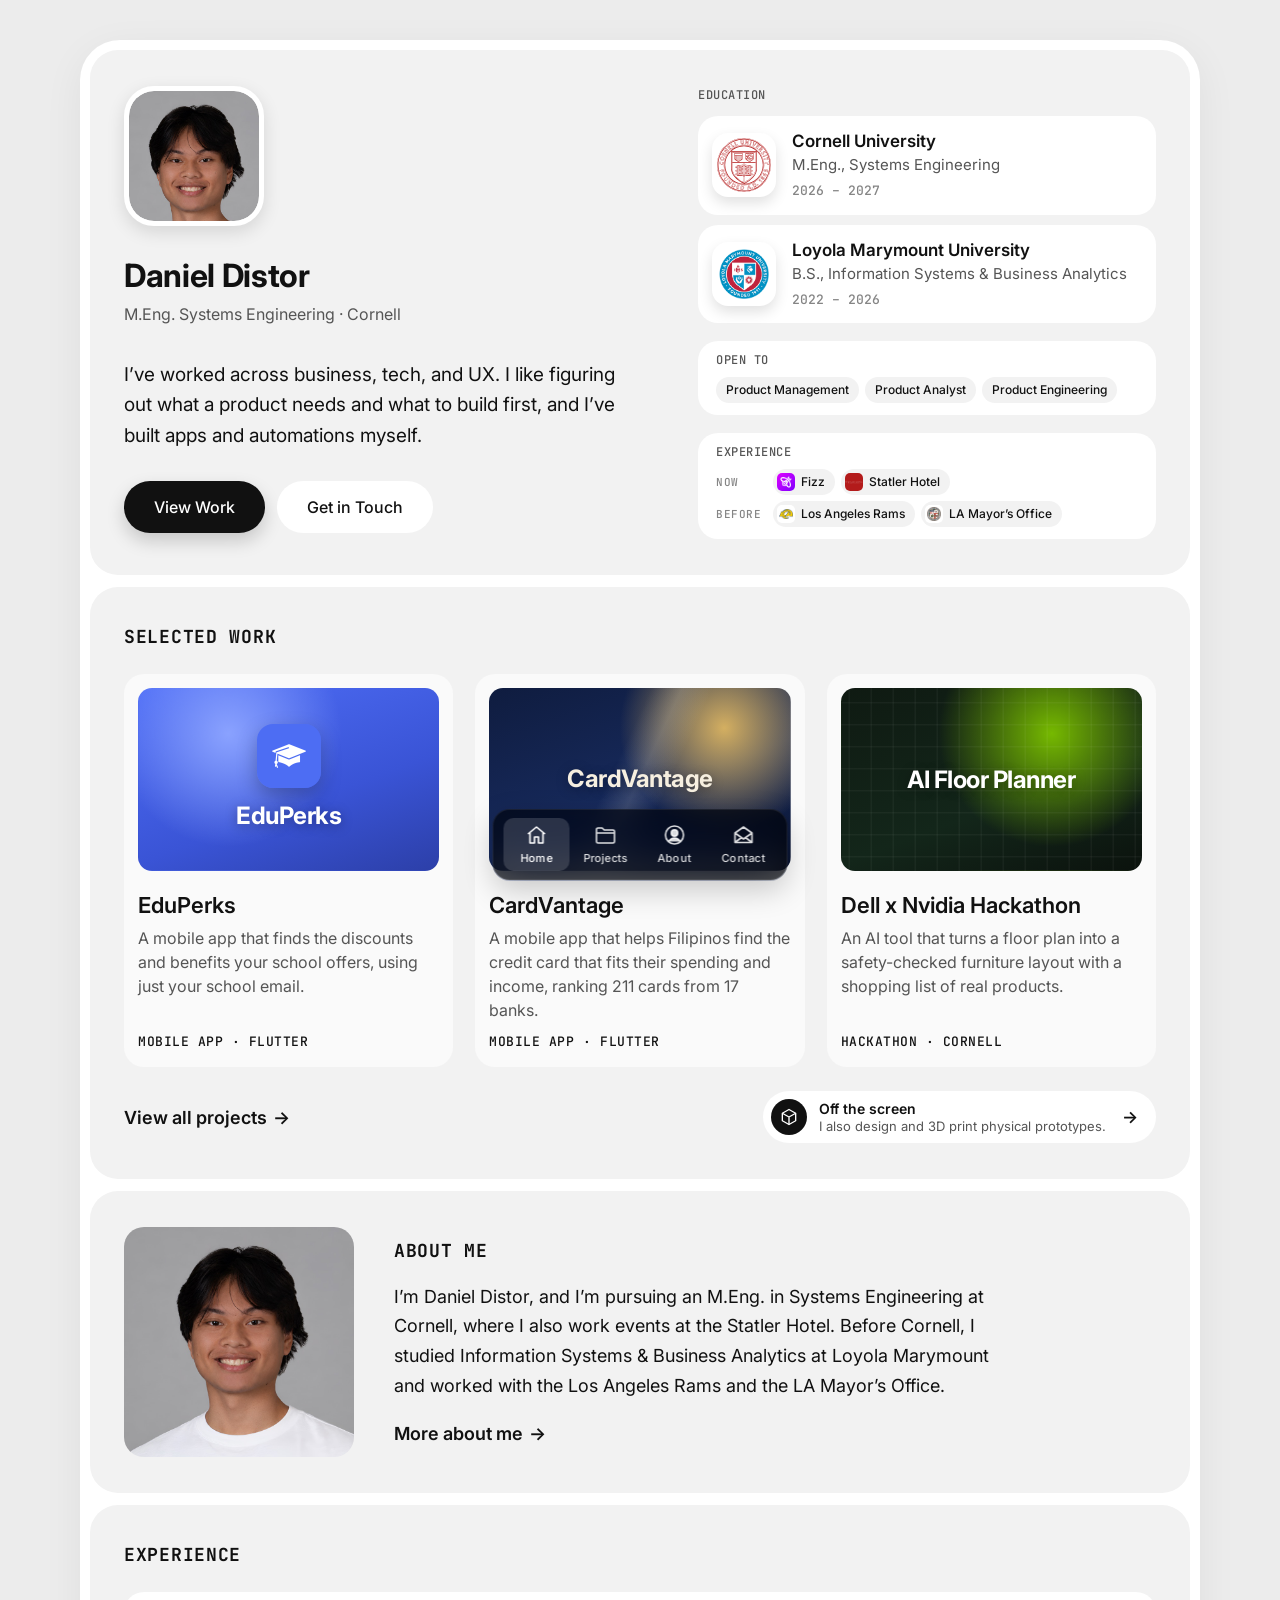
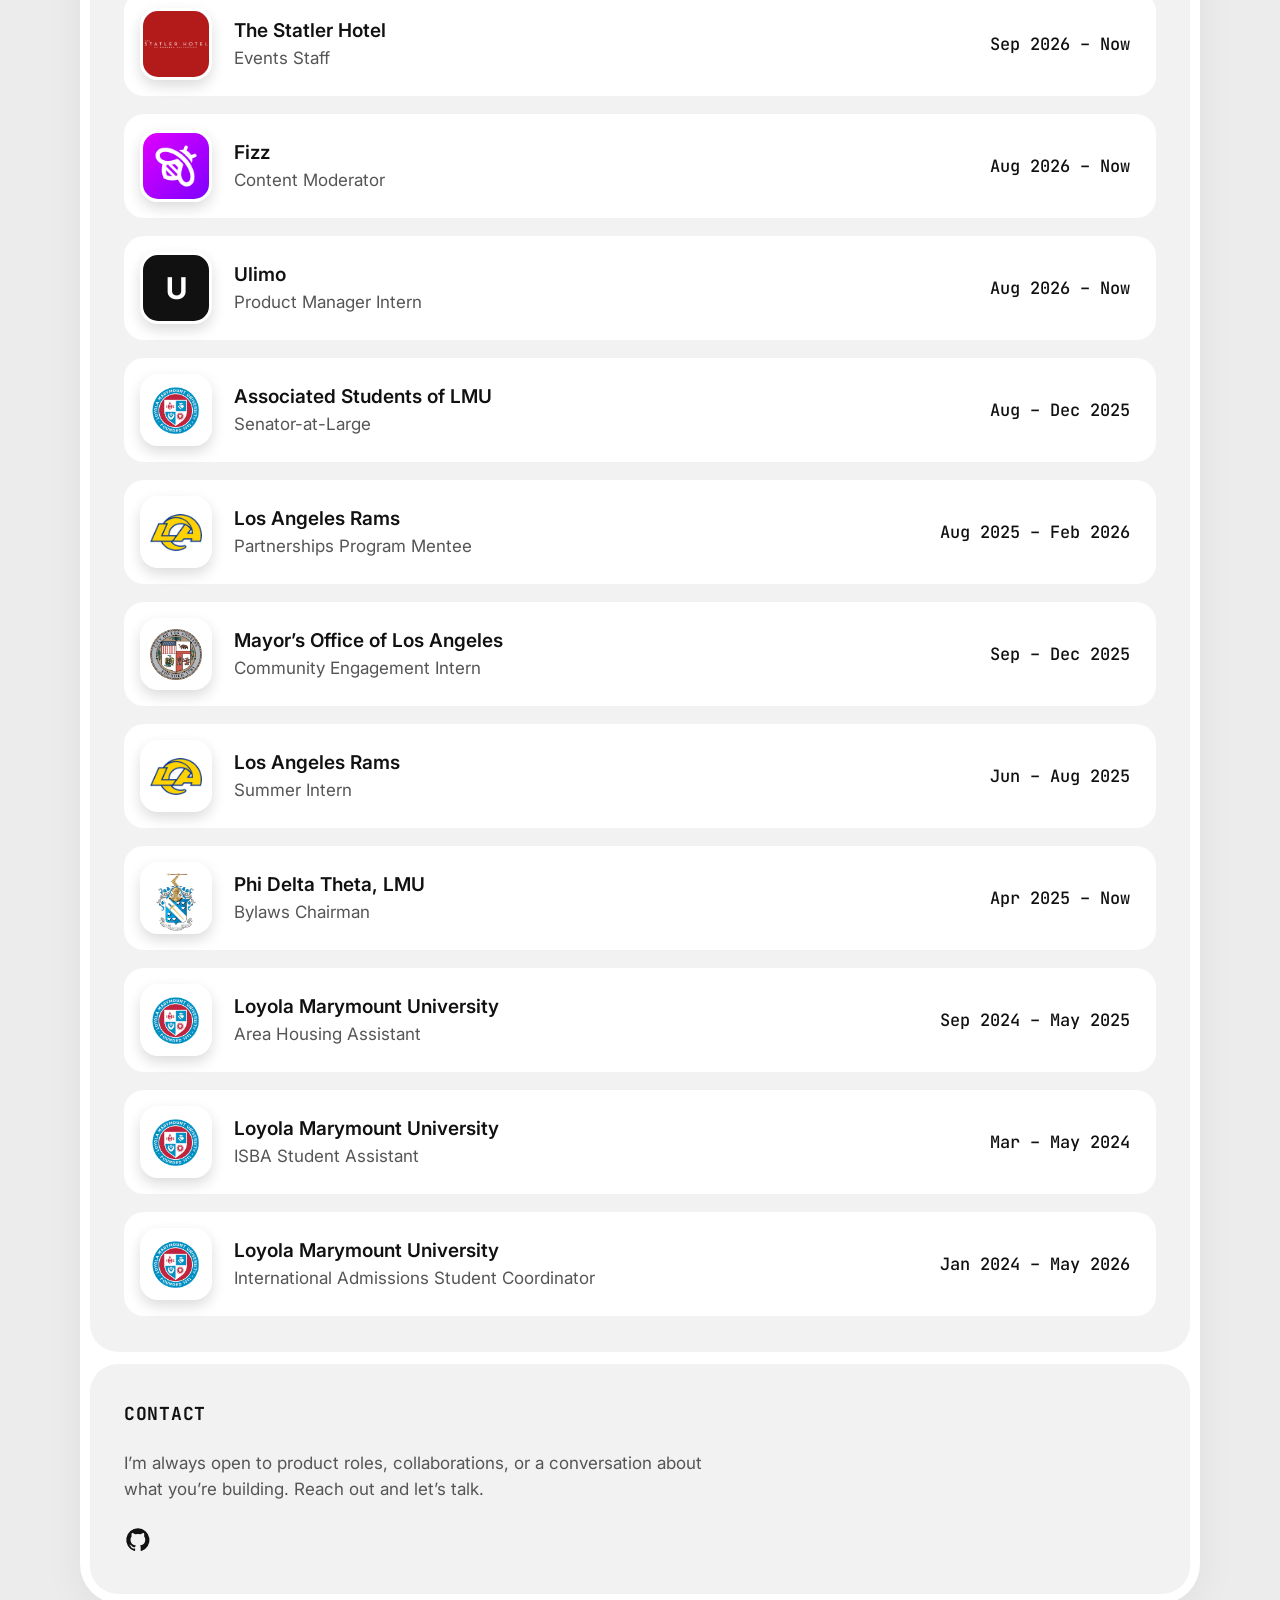
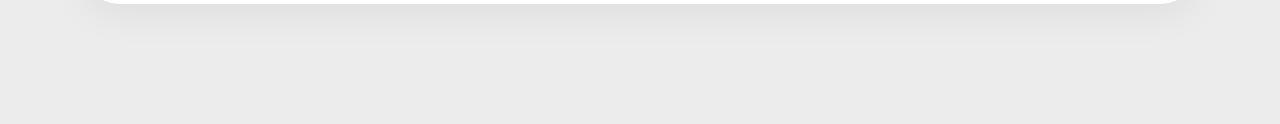
==== index.html @ 11e92413 "Projects: 3-column card grid, new order, CargoPulse back to filler art Digital cards now match the p" ====
<!doctype html>
<html lang="en">
<head>
  <meta charset="utf-8">
  <meta name="viewport" content="width=device-width, initial-scale=1">
  <title>Daniel Distor</title>
  <meta name="description" content="Daniel Distor — portfolio, experience, and contact.">
  <meta property="og:type" content="website">
  <meta property="og:title" content="Daniel Distor">
  <meta property="og:description" content="M.Eng. Systems Engineering student at Cornell with experience across business, tech, and UX.">
  <meta property="og:url" content="https://danieldistor.com/">
  <meta property="og:image" content="https://danieldistor.com/assets/portrait-2.jpg">
  <meta property="og:image:alt" content="Daniel Distor">
  <meta property="og:site_name" content="Daniel Distor">
  <link rel="canonical" href="https://danieldistor.com/">
  <meta name="twitter:card" content="summary">
  <meta name="theme-color" content="#ececec">
  <link rel="preconnect" href="https://fonts.googleapis.com">
  <link rel="preconnect" href="https://fonts.gstatic.com" crossorigin>
  <link href="https://fonts.googleapis.com/css2?family=Inter:wght@400;500;600;700&family=JetBrains+Mono:wght@500;700&display=swap" rel="stylesheet">
  <link rel="icon" href="/favicon.svg" type="image/svg+xml">
  <link rel="apple-touch-icon" href="/apple-touch-icon.png">
  <link rel="stylesheet" href="styles.css?v=38">
</head>
<body>
  <main class="frame">

    <!-- Hero -->
    <section class="card hero" id="home">
      <div class="hero-main">
      <div class="avatar"><img src="assets/headshot-2.jpg" alt="Daniel Distor" width="140" height="140"></div>
      <h1 class="name">Daniel Distor</h1>
      <p class="role">M.Eng. Systems Engineering · Cornell</p>
      <p class="lede">I’ve worked across business, tech, and UX. I like figuring out what a product needs and what to build first, and I’ve built apps and automations myself.</p>
      <div class="actions">
        <a class="btn btn-dark" href="#projects">View Work</a>
        <a class="btn btn-light" href="#contact">Get in Touch</a>
      </div>
      </div>

      <aside class="edu" aria-labelledby="edu-title">
        <h2 class="label" id="edu-title">Education</h2>
        <ul class="edu-list">
          <li class="school">
            <img class="seal" src="assets/cornell-seal.svg" alt="Cornell University seal" width="64" height="64">
            <div class="school-text">
              <strong>Cornell University</strong>
              <span>M.Eng., Systems Engineering</span>
              <time class="edu-years">2026 – 2027</time>
            </div>
          </li>
          <li class="school">
            <img class="seal" src="assets/lmu-seal.png" alt="Loyola Marymount University seal" width="64" height="64">
            <div class="school-text">
              <strong>Loyola Marymount University</strong>
              <span>B.S., Information Systems &amp; Business Analytics</span>
              <time class="edu-years">2022 – 2026</time>
            </div>
          </li>
        </ul>
        <div class="mini-card">
          <span class="mini-label">Open to</span>
          <ul class="pills">
            <li class="pill">Product Management</li>
            <li class="pill">Product Analyst</li>
            <li class="pill">Product Engineering</li>
          </ul>
        </div>
        <div class="mini-card">
          <span class="mini-label">Experience</span>
          <div class="exp-rows">
            <span class="exp-when">Now</span>
            <ul class="pills">
              <li class="pill"><span class="logo-chip"><img src="assets/fizz.png" alt="" width="18" height="18"></span>Fizz</li>
              <li class="pill"><span class="logo-chip"><img src="assets/statler.png" alt="" width="18" height="18"></span>Statler Hotel</li>
            </ul>
            <span class="exp-when">Before</span>
            <ul class="pills">
              <li class="pill"><span class="logo-chip logo-pad"><img src="assets/rams.png" alt="" width="18" height="18"></span>Los Angeles Rams</li>
              <li class="pill"><span class="logo-chip logo-pad"><img src="assets/la-city-seal.png" alt="" width="18" height="18"></span>LA Mayor’s Office</li>
            </ul>
          </div>
        </div>
      </aside>
    </section>

    <!-- Selected work -->
    <section class="card" id="projects">
      <h2 class="label">Selected Work</h2>
      <div class="work-grid">
        <a class="work" href="projects.html#eduperks">
          <div class="thumb thumb-edu"><img src="assets/eduperks.png" alt=""><span>EduPerks</span></div>
          <h3>EduPerks</h3>
          <p class="blurb">A mobile app that finds the discounts and benefits your school offers, using just your school email.</p>
          <span class="tag">Mobile App · Flutter</span>
        </a>
        <a class="work" href="projects.html#cardvantage">
          <div class="thumb thumb-card"><span>CardVantage</span></div>
          <h3>CardVantage</h3>
          <p class="blurb">A mobile app that helps Filipinos find the credit card that fits their spending and income, ranking 211 cards from 17 banks.</p>
          <span class="tag">Mobile App · Flutter</span>
        </a>
        <a class="work" href="projects.html#floor-planner">
          <div class="thumb thumb-hack"><span>AI Floor Planner</span></div>
          <h3>Dell x Nvidia Hackathon</h3>
          <p class="blurb">An AI tool that turns a floor plan into a safety-checked furniture layout with a shopping list of real products.</p>
          <span class="tag">Hackathon · Cornell</span>
        </a>
      </div>
      <div class="work-footer">
        <a class="more" href="projects.html">View all projects <span aria-hidden="true">→</span></a>
        <a class="maker" href="projects.html#physical">
          <span class="maker-icon"><svg viewBox="0 0 24 24" fill="none" stroke="currentColor" stroke-width="1.6" stroke-linejoin="round" aria-hidden="true"><path d="M12 3l8 4.5v9L12 21l-8-4.5v-9z"/><path d="M4 7.5l8 4.5 8-4.5M12 12v9"/></svg></span>
          <span class="maker-text"><strong>Off the screen</strong><span>I also design and 3D print physical prototypes.</span></span>
          <span class="maker-arrow" aria-hidden="true">→</span>
        </a>
      </div>
    </section>

    <!-- About -->
    <section class="card about" id="about">
      <img class="portrait" src="assets/portrait-2.jpg" alt="Daniel Distor" width="230" height="230" loading="lazy">
      <div>
        <h2 class="label">About Me</h2>
        <p class="body">I’m Daniel Distor, and I’m pursuing an M.Eng. in Systems Engineering at Cornell, where I also work events at the Statler Hotel. Before Cornell, I studied Information Systems &amp; Business Analytics at Loyola Marymount and worked with the Los Angeles Rams and the LA Mayor’s Office.</p>
        <a class="more" href="about.html">More about me <span aria-hidden="true">→</span></a>
      </div>
    </section>

    <!-- Experience -->
    <section class="card" id="experience">
      <h2 class="label">Experience</h2>
      <ul class="jobs">
        <li class="job">
          <div class="logo"><img src="assets/statler.png" alt=""></div>
          <div class="job-text"><strong>The Statler Hotel</strong><span>Events Staff</span></div>
          <time>Sep 2026 – Now</time>
        </li>
        <li class="job">
          <div class="logo"><img src="assets/fizz.png" alt=""></div>
          <div class="job-text"><strong>Fizz</strong><span>Content Moderator</span></div>
          <time>Aug 2026 – Now</time>
        </li>
        <li class="job">
          <div class="logo logo-mono">U</div>
          <div class="job-text"><strong>Ulimo</strong><span>Product Manager Intern</span></div>
          <time>Aug 2026 – Now</time>
        </li>
        <li class="job">
          <div class="logo logo-img"><img src="assets/lmu-seal.png" alt=""></div>
          <div class="job-text"><strong>Associated Students of LMU</strong><span>Senator-at-Large</span></div>
          <time>Aug – Dec 2025</time>
        </li>
        <li class="job">
          <div class="logo logo-img"><img src="assets/rams.png" alt=""></div>
          <div class="job-text"><strong>Los Angeles Rams</strong><span>Partnerships Program Mentee</span></div>
          <time>Aug 2025 – Feb 2026</time>
        </li>
        <li class="job">
          <div class="logo logo-img"><img src="assets/la-city-seal.png" alt=""></div>
          <div class="job-text"><strong>Mayor’s Office of Los Angeles</strong><span>Community Engagement Intern</span></div>
          <time>Sep – Dec 2025</time>
        </li>
        <li class="job">
          <div class="logo logo-img"><img src="assets/rams.png" alt=""></div>
          <div class="job-text"><strong>Los Angeles Rams</strong><span>Summer Intern</span></div>
          <time>Jun – Aug 2025</time>
        </li>
        <li class="job">
          <div class="logo logo-img"><img src="assets/phidelt.png" alt=""></div>
          <div class="job-text"><strong>Phi Delta Theta, LMU</strong><span>Bylaws Chairman</span></div>
          <time>Apr 2025 – Now</time>
        </li>
        <li class="job">
          <div class="logo logo-img"><img src="assets/lmu-seal.png" alt=""></div>
          <div class="job-text"><strong>Loyola Marymount University</strong><span>Area Housing Assistant</span></div>
          <time>Sep 2024 – May 2025</time>
        </li>
        <li class="job">
          <div class="logo logo-img"><img src="assets/lmu-seal.png" alt=""></div>
          <div class="job-text"><strong>Loyola Marymount University</strong><span>ISBA Student Assistant</span></div>
          <time>Mar – May 2024</time>
        </li>
        <li class="job">
          <div class="logo logo-img"><img src="assets/lmu-seal.png" alt=""></div>
          <div class="job-text"><strong>Loyola Marymount University</strong><span>International Admissions Student Coordinator</span></div>
          <time>Jan 2024 – May 2026</time>
        </li>
      </ul>
    </section>

    <!-- Contact -->
    <section class="card" id="contact">
      <h2 class="label">Contact</h2>
      <p class="muted">I’m always open to product roles, collaborations, or a conversation about what you’re building. Reach out and let’s talk.</p>
      <div class="socials">
        <a href="https://github.com/DanielDistor" target="_blank" rel="noopener" aria-label="GitHub"><svg viewBox="0 0 24 24" aria-hidden="true"><path fill="currentColor" d="M12 2a10 10 0 00-3.2 19.5c.5.1.7-.2.7-.5v-1.7c-2.8.6-3.4-1.2-3.4-1.2-.4-1.2-1.1-1.5-1.1-1.5-.9-.6.1-.6.1-.6 1 .1 1.5 1 1.5 1 .9 1.6 2.4 1.1 3 .9.1-.7.3-1.1.6-1.4-2.2-.3-4.6-1.1-4.6-5 0-1.1.4-2 1-2.7-.1-.3-.4-1.3.1-2.7 0 0 .8-.3 2.7 1a9.4 9.4 0 015 0c1.9-1.3 2.7-1 2.7-1 .5 1.4.2 2.4.1 2.7.6.7 1 1.6 1 2.7 0 3.9-2.3 4.7-4.6 5 .4.3.7.9.7 1.9V21c0 .3.2.6.7.5A10 10 0 0012 2z"/></svg></a>
      </div>
    </section>

  </main>

  <!-- Floating dock -->
  <nav class="dock" aria-label="Primary">
    <a href="#home" data-section="home">
      <svg viewBox="0 0 24 24" fill="none" stroke="currentColor" stroke-width="1.6" stroke-linejoin="round"><path d="M3.5 11L12 4l8.5 7M5.5 9.5V20h4.5v-6h4v6h4.5V9.5"/></svg>Home</a>
    <a href="#projects" data-section="projects">
      <svg viewBox="0 0 24 24" fill="none" stroke="currentColor" stroke-width="1.6" stroke-linejoin="round"><path d="M3 6.5A1.5 1.5 0 014.5 5h4.2l2 2h8.8A1.5 1.5 0 0121 8.5v10a1.5 1.5 0 01-1.5 1.5h-15A1.5 1.5 0 013 18.5zM3 10h18"/></svg>Projects</a>
    <a href="#about" data-section="about">
      <svg viewBox="0 0 24 24" fill="none" stroke="currentColor" stroke-width="1.6"><circle cx="12" cy="12" r="9"/><circle cx="12" cy="10" r="3.2" fill="currentColor"/><path d="M6.3 18.4c1.3-2.3 3.4-3.4 5.7-3.4s4.4 1.1 5.7 3.4" fill="currentColor"/></svg>About</a>
    <a href="#contact" data-section="contact">
      <svg viewBox="0 0 24 24" fill="none" stroke="currentColor" stroke-width="1.6" stroke-linejoin="round"><path d="M3.5 10L12 4l8.5 6v9.5h-17zM3.5 10l8.5 6 8.5-6M3.5 19.5l6.5-5M20.5 19.5l-6.5-5"/></svg>Contact</a>
  </nav>

  <script src="script.js?v=27"></script>
</body>
</html>
---- styles.css ----
:root {
  --page: #ececec;
  --frame: #ffffff;
  --card: #f2f2f2;
  --surface: #fafafa;
  --ink: #111111;
  --ink-2: #555555;
  --ink-3: #9a9a9a;
  --line: #e4e4e4;
  --radius-frame: 40px;
  --radius-card: 28px;
  --radius-inner: 20px;
  --sans: "Inter", system-ui, -apple-system, sans-serif;
  --mono: "JetBrains Mono", ui-monospace, "SF Mono", Menlo, monospace;
  /* Floating nav: distance from the screen edge, and the space pages
     reserve below their content so nothing ends up under it */
  --dock-bottom: 20px;
  --dock-clearance: 120px;
}

* { box-sizing: border-box; }

html { scroll-behavior: smooth; }

body {
  margin: 0;
  background: var(--page);
  color: var(--ink);
  font-family: var(--sans);
  font-size: 17px;
  line-height: 1.5;
  -webkit-font-smoothing: antialiased;
}

a { color: inherit; text-decoration: none; }

/* ---------- Frame + cards ---------- */

.frame {
  max-width: 1120px;
  margin: 40px auto var(--dock-clearance);
  padding: 10px;
  background: var(--frame);
  border-radius: var(--radius-frame);
  box-shadow: 0 10px 40px rgba(0, 0, 0, 0.06);
  display: flex;
  flex-direction: column;
  gap: 12px;
}

.card {
  background: var(--card);
  border-radius: var(--radius-card);
  padding: 36px 34px;
  scroll-margin-top: 24px;
}

.label {
  margin: 0 0 24px;
  font-family: var(--mono);
  font-weight: 700;
  font-size: 18px;
  letter-spacing: 0.04em;
  text-transform: uppercase;
}

.muted { color: var(--ink-2); max-width: 36em; margin: 0; }

/* ---------- Hero ---------- */

.hero {
  display: grid;
  grid-template-columns: minmax(0, 1.15fr) minmax(0, 1fr);
  gap: 36px 48px;
  align-items: stretch;
}

.hero-main .lede { max-width: 26em; }

/* Education panel: top-aligned with the headshot. Gaps are tuned so the
   column's bottom lands near the bottom of the buttons; the two schools sit
   closer together than the Open To / Experience cards. */
.edu { align-self: start; }

/* Same small gray mono style as the OPEN TO / PREVIOUSLY AT labels */
.edu .label {
  margin-bottom: 12px;
  font-weight: 500;
  font-size: 12px;
  color: var(--ink-2);
}

.edu-list { list-style: none; margin: 0; padding: 0; display: grid; gap: 10px; }

.school {
  display: flex;
  align-items: center;
  gap: 16px;
  padding: 14px 18px 14px 14px;
  background: #fff;
  border-radius: var(--radius-inner);
  transition: transform 0.2s ease, box-shadow 0.2s ease;
}
.school:hover { transform: translateY(-2px); box-shadow: 0 10px 24px rgba(0, 0, 0, 0.06); }

.seal {
  flex: none;
  width: 64px;
  height: 64px;
  padding: 5px;
  background: #fff;
  border-radius: 16px;
  box-shadow: 0 6px 14px rgba(0, 0, 0, 0.12);
  object-fit: contain;
}

.school-text { display: flex; flex-direction: column; flex: 1; min-width: 0; }
.school-text strong { font-weight: 600; font-size: 17px; line-height: 1.3; }
.school-text span { color: var(--ink-2); font-size: 15px; line-height: 1.4; margin-top: 2px; }

/* Matches .job time in Experience */
.school-text .edu-years {
  margin-top: 6px;
  font-family: var(--mono);
  font-weight: 500;
  font-size: 13px;
  color: #858585;
}

/* Small cards: Open To, Experience */
.mini-card {
  margin-top: 18px;
  padding: 10px 18px 12px;
  background: #fff;
  border-radius: var(--radius-inner);
}
.mini-label {
  display: block;
  margin-bottom: 8px;
  font-family: var(--mono);
  font-weight: 500;
  font-size: 12px;
  letter-spacing: 0.04em;
  text-transform: uppercase;
  color: var(--ink-2);
}

.pills { list-style: none; margin: 0; padding: 0; display: flex; flex-wrap: wrap; gap: 6px; }
.pill {
  display: inline-flex;
  align-items: center;
  gap: 6px;
  padding: 4px 10px;
  background: var(--card);
  border-radius: 999px;
  font-size: 12px;
  font-weight: 500;
  line-height: 18px;
  white-space: nowrap;
}
.pill:has(.logo-chip) { padding-left: 4px; }

/* Every logo sits in the same 18px rounded tile */
.logo-chip {
  flex: none;
  display: grid;
  place-items: center;
  width: 18px;
  height: 18px;
  background: #fff;
  border-radius: 5px;
  overflow: hidden;
}
.logo-chip img { display: block; width: 100%; height: 100%; object-fit: contain; }
/* Transparent logos get breathing room so they aren't cropped */
.logo-pad img { width: 14px; height: 14px; }

/* Experience card: NOW / BEFORE rows; the grid keeps both labels the same width */
.exp-rows {
  display: grid;
  grid-template-columns: auto 1fr;
  align-items: center;
  gap: 6px 12px;
}
.exp-when {
  font-family: var(--mono);
  font-weight: 500;
  font-size: 11px;
  letter-spacing: 0.04em;
  text-transform: uppercase;
  color: #858585;
}

.avatar {
  width: 140px;
  height: 140px;
  background: #fff;
  border: 5px solid #fff;
  border-radius: 30px;
  box-shadow: 0 6px 18px rgba(0, 0, 0, 0.12);
  overflow: hidden;
}
.avatar img {
  display: block;
  width: 100%;
  height: 100%;
  object-fit: cover;
  object-position: center;
  border-radius: 25px;
}

.name {
  display: flex;
  align-items: center;
  gap: 8px;
  margin: 26px 0 2px;
  font-size: 32px;
  font-weight: 700;
  letter-spacing: -0.01em;
}


.role { margin: 0; color: var(--ink-2); font-size: 16px; }

.lede { max-width: 30em; margin: 34px 0 30px; font-size: 19px; line-height: 1.6; }

.actions { display: flex; flex-wrap: wrap; gap: 12px; }

.btn {
  display: inline-flex;
  align-items: center;
  height: 52px;
  padding: 0 30px;
  border-radius: 999px;
  font-weight: 500;
  font-size: 16px;
  transition: transform 0.15s ease, box-shadow 0.15s ease;
}
.btn:hover { transform: translateY(-1px); }
.btn-dark { background: #111; color: #fff; box-shadow: 0 8px 18px rgba(0, 0, 0, 0.18); }
.btn-light { background: #fff; color: var(--ink); }

/* ---------- Selected work ---------- */

.work-grid {
  display: grid;
  grid-template-columns: repeat(3, minmax(0, 1fr));
  gap: 22px;
}

.work {
  display: flex;
  flex-direction: column;
  min-width: 0;
  padding: 14px 14px 16px;
  background: var(--surface);
  border-radius: var(--radius-inner);
  transition: transform 0.2s ease, box-shadow 0.2s ease;
}
.work:hover { transform: translateY(-3px); box-shadow: 0 12px 28px rgba(0, 0, 0, 0.07); }

.thumb {
  aspect-ratio: 1.65;
  border-radius: 14px;
  display: grid;
  place-items: center;
  overflow: hidden;
  background-size: cover;
  background-position: center;
}
.thumb span {
  color: #fff;
  font-weight: 700;
  font-size: 26px;
  letter-spacing: -0.02em;
  text-shadow: 0 2px 12px rgba(0, 0, 0, 0.35);
  text-align: center;
  padding: 0 12px;
}
/* Project art — swap for real screenshots via background-image: url(...) */
.thumb span { font-size: 24px; }
.thumb:has(img) { display: flex; flex-direction: column; align-items: center; justify-content: center; gap: 10px; }
.thumb img { width: 64px; height: 64px; border-radius: 16px; box-shadow: 0 8px 20px rgba(0, 0, 0, 0.25); }
/* Real screenshot filling the whole thumbnail */
.thumb.thumb-shot { display: block; background: #0a0a0a; }
.thumb.thumb-shot img { width: 100%; height: 100%; object-fit: cover; object-position: left top; border-radius: 0; box-shadow: none; }
/* Two full phone screenshots side by side */
.thumb.thumb-phone { display: flex; flex-direction: row; justify-content: center; align-items: center; gap: 6%; padding: 0; }
.thumb.thumb-phone img { width: 31%; height: auto; border: 4px solid #111820; border-radius: 16px; box-shadow: 0 16px 34px rgba(16, 50, 74, 0.28); }
.thumb-split { background-image: radial-gradient(circle at 50% 0%, #ffffff 0%, transparent 60%), linear-gradient(160deg, #e3edf4 0%, #cddde9 100%); }

.thumb-cargo {  /* ocean route grid */
  background-image:
    radial-gradient(circle at 25% 70%, rgba(56, 189, 248, 0.55) 0%, transparent 40%),
    radial-gradient(circle at 80% 25%, rgba(251, 146, 60, 0.45) 0%, transparent 35%),
    linear-gradient(160deg, #0b2440 0%, #0d3a5c 55%, #081a2e 100%);
}
.thumb-bank { background-image: radial-gradient(circle at 70% 30%, #d9c27a 0%, transparent 42%), linear-gradient(160deg, #10302a 0%, #174a3c 55%, #0b201c 100%); }
.thumb-edu { background-image: radial-gradient(circle at 30% 25%, #8aa2ff 0%, transparent 45%), linear-gradient(160deg, #4f6ef7 0%, #3a54d6 60%, #2c3fa8 100%); }
.thumb-llm { background-image: radial-gradient(circle at 70% 70%, #a78bfa 0%, transparent 45%), linear-gradient(160deg, #1e1b3a 0%, #2d2566 55%, #15122b 100%); }
.thumb-hack {  /* dark tech green */
  background-image:
    linear-gradient(rgba(255, 255, 255, 0.06) 1px, transparent 1px),
    linear-gradient(90deg, rgba(255, 255, 255, 0.06) 1px, transparent 1px),
    radial-gradient(circle at 70% 25%, #76b900 0%, transparent 45%),
    linear-gradient(160deg, #0f1a12 0%, #13261a 60%, #0b120d 100%);
  background-size: 22px 22px, 22px 22px, auto, auto;
}
.thumb-card {  /* CardVantage palette: midnight blue, gold, cream */
  background-image:
    linear-gradient(115deg, transparent 42%, rgba(246, 239, 224, 0.16) 50%, transparent 58%),
    radial-gradient(circle at 78% 22%, #d4af61 0%, transparent 38%),
    linear-gradient(160deg, #0f1c3f 0%, #172a5c 55%, #0a1430 100%);
}
.thumb-card span { color: #f6efe0; }
.thumb-ev { background-image: radial-gradient(circle at 30% 30%, #7fd1b9 0%, transparent 45%), linear-gradient(160deg, #1f5e57 0%, #16403f 55%, #0e2a2c 100%); }

/* Row under the project grid: "View all" link + 3D printing teaser */
.work-footer {
  display: flex;
  align-items: center;
  justify-content: space-between;
  flex-wrap: wrap;
  gap: 16px 24px;
  margin-top: 24px;
}
.work-footer .more { margin-top: 0; }

.maker {
  display: inline-flex;
  align-items: center;
  gap: 12px;
  padding: 8px 18px 8px 8px;
  background: #fff;
  border-radius: 999px;
  transition: transform 0.15s ease, box-shadow 0.15s ease;
}
.maker:hover { transform: translateY(-1px); box-shadow: 0 8px 20px rgba(0, 0, 0, 0.06); }
.maker-icon {
  display: grid;
  place-items: center;
  width: 36px;
  height: 36px;
  border-radius: 50%;
  background: #111;
  color: #fff;
}
.maker-icon svg { width: 20px; height: 20px; }
.maker-text { display: flex; flex-direction: column; line-height: 1.3; }
.maker-text strong { font-size: 14px; font-weight: 600; }
.maker-text span { font-size: 13px; color: var(--ink-2); }
.maker-arrow { margin-left: 4px; font-weight: 600; transition: transform 0.15s ease; }
.maker:hover .maker-arrow { transform: translateX(3px); }

.work h3 { margin: 18px 0 4px; font-size: 22px; font-weight: 600; }

.blurb {
  flex: 1;  /* takes the spare height so tags line up across cards */
  margin: 0 0 10px;
  font-size: 16px;
  line-height: 1.5;
  color: var(--ink-2);
}

.tag { font-family: var(--mono); font-size: 13px; font-weight: 500; letter-spacing: 0.04em; text-transform: uppercase; }

.more {
  display: inline-flex;
  gap: 6px;
  margin-top: 28px;
  font-weight: 600;
  font-size: 18px;
}
.more span { transition: transform 0.15s ease; }
.more:hover span { transform: translateX(3px); }

/* ---------- About ---------- */

.about {
  display: grid;
  grid-template-columns: 230px 1fr;
  gap: 40px;
  align-items: center;
}

.portrait {
  display: block;
  width: 100%;
  height: auto;
  aspect-ratio: 1;
  object-fit: cover;
  border-radius: var(--radius-inner);
}

.about .label { margin-bottom: 18px; }
.about .body { margin: 0; max-width: 34em; font-size: 18px; line-height: 1.65; }
.about .more { margin-top: 20px; }

/* ---------- About page ---------- */

.about-hero {
  display: grid;
  grid-template-columns: 300px minmax(0, 1fr);
  gap: 44px;
  align-items: center;
}

.about-photo {
  display: block;
  width: 100%;
  height: auto;
  aspect-ratio: 1;
  object-fit: cover;
  border: 5px solid #fff;
  border-radius: 28px;
  box-shadow: 0 10px 28px rgba(0, 0, 0, 0.12);
}

.back {
  display: inline-flex;
  gap: 6px;
  margin-bottom: 22px;
  color: var(--ink-2);
  font-size: 15px;
  font-weight: 500;
}
.back:hover { color: var(--ink); }

.about-hero .label { margin-bottom: 10px; font-weight: 500; font-size: 12px; color: var(--ink-2); }

.about-title { margin: 0 0 2px; font-size: 36px; font-weight: 700; letter-spacing: -0.01em; line-height: 1.2; }

.prose { margin: 24px 0 28px; max-width: 34em; }
.prose p { margin: 0 0 14px; font-size: 18px; line-height: 1.65; }
.prose p:last-child { margin-bottom: 0; }

.strengths { display: grid; grid-template-columns: repeat(3, minmax(0, 1fr)); gap: 16px; }
.strength { padding: 18px 20px; background: #fff; border-radius: var(--radius-inner); }
.strength p { margin: 0; font-size: 16px; line-height: 1.55; }

.journey { display: grid; grid-template-columns: repeat(2, minmax(0, 1fr)); gap: 24px; }
.journey .mini-label { margin-bottom: 12px; }

.about-cta {
  display: flex;
  align-items: center;
  justify-content: space-between;
  flex-wrap: wrap;
  gap: 20px;
}
.about-cta .label { margin-bottom: 12px; }

/* Pills that sit directly on a gray card */
.pills-light .pill { background: #fff; font-size: 13px; padding: 5px 12px; }
.pill-emoji { font-size: 14px; line-height: 1; }

.tile-title { margin: 0 0 6px; font-size: 18px; font-weight: 600; line-height: 1.3; }
.strength .mini-label { margin-bottom: 10px; }
.tile-pills { margin-top: 14px; }

/* Experience timeline */
.timeline { list-style: none; margin: 0; padding: 0; display: grid; gap: 14px; }
.t-item {
  display: grid;
  grid-template-columns: auto minmax(0, 1fr) auto;
  align-items: start;
  gap: 18px;
  padding: 16px 22px 16px 16px;
  background: #fff;
  border-radius: var(--radius-inner);
}
.t-body strong { display: block; font-size: 18px; font-weight: 600; line-height: 1.3; }
.t-org { display: block; margin-top: 2px; color: var(--ink-2); font-size: 15px; }
.t-body p { margin: 8px 0 0; font-size: 15px; line-height: 1.55; max-width: 44em; }
.t-item time { font-family: var(--mono); font-weight: 500; font-size: 14px; white-space: nowrap; padding-top: 3px; }

.logo.logo-sm { width: 56px; height: 56px; border-radius: 14px; }
.logo-sm.logo-mono { font-size: 24px; }

.school-col { align-items: flex-start; }
.school-col .tile-pills { margin-top: 12px; }
.school-col .pill { white-space: normal; }

/* ---------- Projects page ---------- */

.proj-intro { margin: 10px 0 0; max-width: 36em; font-size: 18px; color: var(--ink-2); }
.projects-head .label { margin-bottom: 10px; font-weight: 500; font-size: 12px; color: var(--ink-2); }

/* Digital projects: 3-column card grid, same card shape as the physical gallery */
.proj-list { display: grid; grid-template-columns: repeat(3, minmax(0, 1fr)); gap: 18px; }

.proj {
  display: flex;
  flex-direction: column;
  padding: 12px 12px 16px;
  background: #fff;
  border-radius: var(--radius-inner);
  scroll-margin-top: 24px;
}
.proj .thumb { aspect-ratio: 4 / 3; border-radius: 14px; margin-bottom: 14px; }
.proj-body { display: flex; flex-direction: column; flex: 1; }
.proj .mini-label { margin-bottom: 6px; }

.proj-title { margin: 0 0 4px; font-size: 18px; font-weight: 600; line-height: 1.3; }
.proj-desc { margin: 0 0 12px; font-size: 15px; line-height: 1.5; color: var(--ink-2); }
/* Bullets stay in the HTML for a future detail view but are hidden on the cards */
.proj-points { display: none; }
.proj .pills { gap: 5px; }
.proj .pill { font-size: 12px; padding: 3px 9px; }

.proj-links { display: flex; flex-wrap: wrap; gap: 8px; margin-top: auto; padding-top: 14px; }
.proj-link {
  display: inline-flex;
  align-items: center;
  gap: 6px;
  height: 32px;
  padding: 0 13px;
  border-radius: 999px;
  background: #111;
  color: #fff;
  font-size: 13px;
  font-weight: 500;
  transition: opacity 0.15s ease;
}
.proj-link:hover { opacity: 0.85; }
.proj-link + .proj-link { background: var(--card); color: var(--ink); }
.proj-link svg { width: 14px; height: 14px; }

/* Digital / Physical tabs */
.tabs {
  display: inline-flex;
  gap: 4px;
  margin-top: 24px;
  padding: 4px;
  background: #fff;
  border-radius: 999px;
}
.tab {
  height: 38px;
  padding: 0 20px;
  border: 0;
  border-radius: 999px;
  background: transparent;
  color: var(--ink-2);
  font: inherit;
  font-size: 15px;
  font-weight: 500;
  cursor: pointer;
  transition: background 0.15s ease, color 0.15s ease;
}
.tab:hover { color: var(--ink); }
.tab[aria-selected="true"] { background: #111; color: #fff; }

/* Physical: 3D print gallery */
.panel-intro { margin: 0 0 20px; max-width: 40em; font-size: 16px; line-height: 1.6; color: var(--ink-2); }
.print-grid { display: grid; grid-template-columns: repeat(3, minmax(0, 1fr)); gap: 18px; }
.print { padding: 12px 12px 16px; background: #fff; border-radius: var(--radius-inner); }
.print-photo {
  display: grid;
  place-items: center;
  aspect-ratio: 1;
  margin-bottom: 14px;
  border-radius: 14px;
  background: var(--card);
  overflow: hidden;
}
.print-photo img { width: 100%; height: 100%; object-fit: cover; }
.print-photo svg { width: 56px; height: 56px; color: #b5b5b5; }
.print .mini-label { margin-bottom: 6px; }
.print h3 { margin: 0 0 4px; font-size: 18px; font-weight: 600; }
.print p { margin: 0 0 10px; font-size: 15px; line-height: 1.5; color: var(--ink-2); }
.print-meta { font-family: var(--mono); font-size: 12px; font-weight: 500; color: #858585; }
.print-empty .print-photo { border: 2px dashed #d6d6d6; background: #fafafa; }

/* ---------- 404 ---------- */
.notfound { padding-top: 56px; padding-bottom: 56px; }
.notfound .actions { margin-top: 28px; }

/* ---------- Experience ---------- */

.jobs { list-style: none; margin: 0; padding: 0; display: grid; gap: 18px; }

.job {
  display: flex;
  align-items: center;
  gap: 22px;
  padding: 16px 26px 16px 16px;
  background: #fff;
  border-radius: var(--radius-inner);
}

.logo {
  flex: none;
  width: 72px;
  height: 72px;
  display: grid;
  place-items: center;
  border: 3px solid #fff;
  border-radius: 18px;
  box-shadow: 0 6px 14px rgba(0, 0, 0, 0.14);
  overflow: hidden;
}
.logo img { display: block; width: 100%; height: 100%; object-fit: cover; }
/* Transparent logos/seals: contained with a little breathing room */
.logo-img { background: #fff; }
.logo-img img { width: 78%; height: 78%; object-fit: contain; }
/* Monogram tile for companies without a usable logo */
.logo-mono { background: #111; color: #fff; font-weight: 700; font-size: 30px; }

.job-text { display: flex; flex-direction: column; flex: 1; min-width: 0; }
.job-text strong { font-weight: 600; font-size: 19px; }
.job-text span { color: var(--ink-2); }

.job time { font-family: var(--mono); font-weight: 500; font-size: 17px; white-space: nowrap; }

/* ---------- Contact ---------- */

.socials { display: flex; gap: 22px; margin: 24px 0 4px; }
.socials a { width: 28px; height: 28px; color: var(--ink); transition: opacity 0.15s ease; }
.socials a:hover { opacity: 0.6; }
.socials svg { width: 100%; height: 100%; }


/* ---------- Dock ---------- */

.dock {
  position: fixed;
  left: 50%;
  bottom: var(--dock-bottom);
  transform: translateX(-50%);
  display: flex;
  gap: 3px;
  padding: 8px 10px;
  /* Frosted glass: stays readable over images and text */
  background: rgba(0, 0, 0, 0.65);
  backdrop-filter: blur(20px) saturate(160%);
  -webkit-backdrop-filter: blur(20px) saturate(160%);
  border: 1px solid rgba(255, 255, 255, 0.08);
  border-radius: 17px;
  box-shadow: 0 10px 30px rgba(0, 0, 0, 0.2);
  z-index: 10;
}

.dock a {
  display: flex;
  flex-direction: column;
  align-items: center;
  gap: 3px;
  min-width: 66px;
  padding: 5px 7px;
  border-radius: 10px;
  color: rgba(255, 255, 255, 0.85);
  font-size: 11px;
  font-weight: 500;
  letter-spacing: 0.02em;
  transition: background 0.15s ease, color 0.15s ease;
}
.dock svg { width: 24px; height: 24px; }
.dock a:hover { background: rgba(255, 255, 255, 0.08); color: #fff; }
.dock a.active { color: #fff; background: rgba(255, 255, 255, 0.15); }

/* ---------- Responsive ---------- */

@media (max-width: 900px) {
  .print-grid { grid-template-columns: repeat(2, minmax(0, 1fr)); }
  .proj-list { grid-template-columns: repeat(2, minmax(0, 1fr)); }
  .about-hero { grid-template-columns: 1fr; gap: 28px; }
  .about-photo { max-width: 260px; }
  .strengths, .journey { grid-template-columns: 1fr; }
  .hero { grid-template-columns: 1fr; gap: 36px; }
  .work-grid { grid-template-columns: repeat(2, minmax(0, 1fr)); }
}

@media (max-width: 640px) {
  .print-grid, .proj-list { grid-template-columns: minmax(0, 1fr); }
  .t-item { grid-template-columns: auto minmax(0, 1fr); gap: 6px 14px; padding: 14px; }
  .t-item time { grid-column: 2; grid-row: 1; justify-self: start; padding: 0; font-size: 12px; color: #858585; }
  .t-body { grid-column: 2; grid-row: 2; }
  .t-item .logo { grid-row: 1 / span 2; }
  .about-title { font-size: 28px; }
  .prose p { font-size: 16px; }
  body { font-size: 16px; }
  .frame { margin: 0 0 var(--dock-clearance); padding: 8px; border-radius: 0 0 28px 28px; }
  .card { padding: 26px 20px; border-radius: 22px; }
  .name { font-size: 26px; }
  .lede { font-size: 17px; margin: 24px 0 22px; }
  .work-grid { grid-template-columns: minmax(0, 1fr); }
  .about { grid-template-columns: 1fr; gap: 24px; }
  .portrait { max-width: 220px; }
  .job { gap: 14px; padding: 12px 16px 12px 12px; flex-wrap: wrap; }
  .logo { width: 56px; height: 56px; border-radius: 14px; }
  .logo-mono { font-size: 22px; }
  .job time { font-size: 14px; }
  :root { --dock-bottom: 12px; --dock-clearance: 100px; }
  .dock { padding: 6px; }
  .dock a { min-width: 58px; padding: 5px 6px; }
  .dock svg { width: 22px; height: 22px; }
}

@media (prefers-reduced-motion: reduce) {
  html { scroll-behavior: auto; }
  * { transition: none !important; }
}
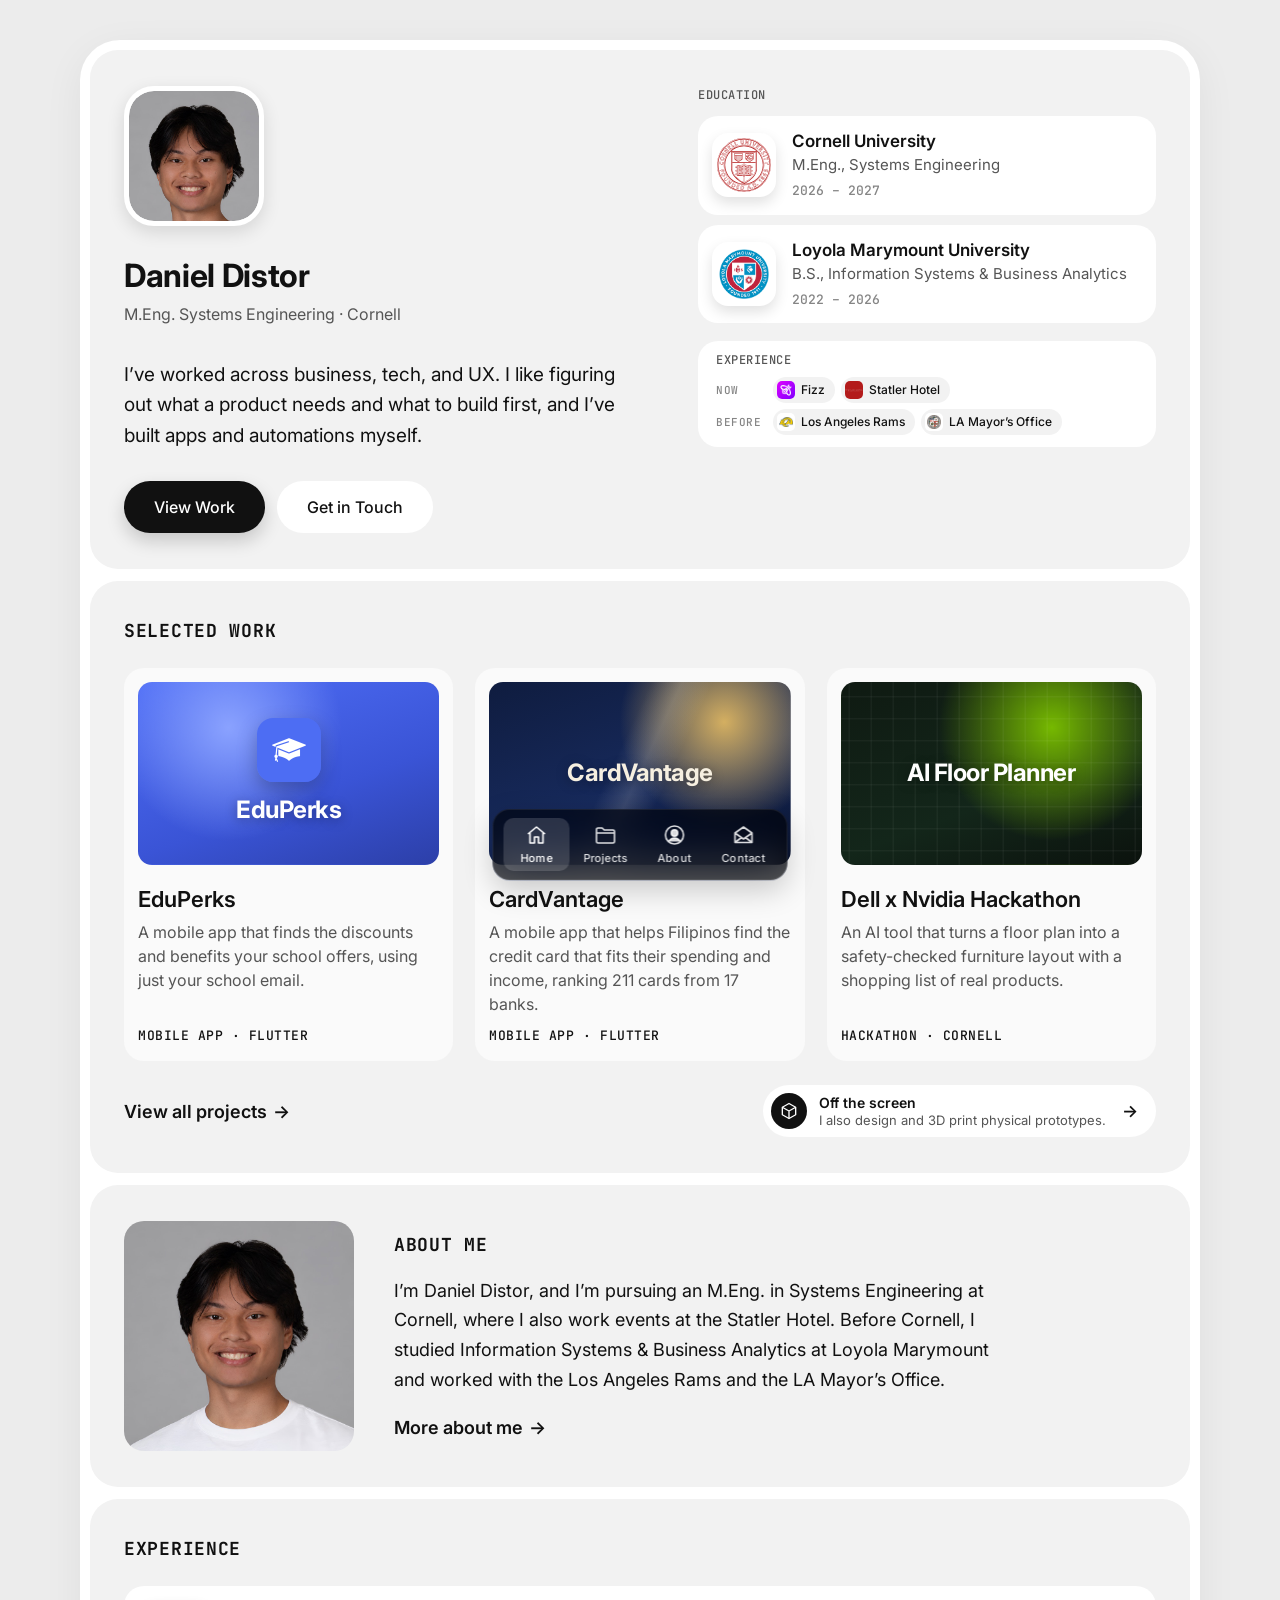
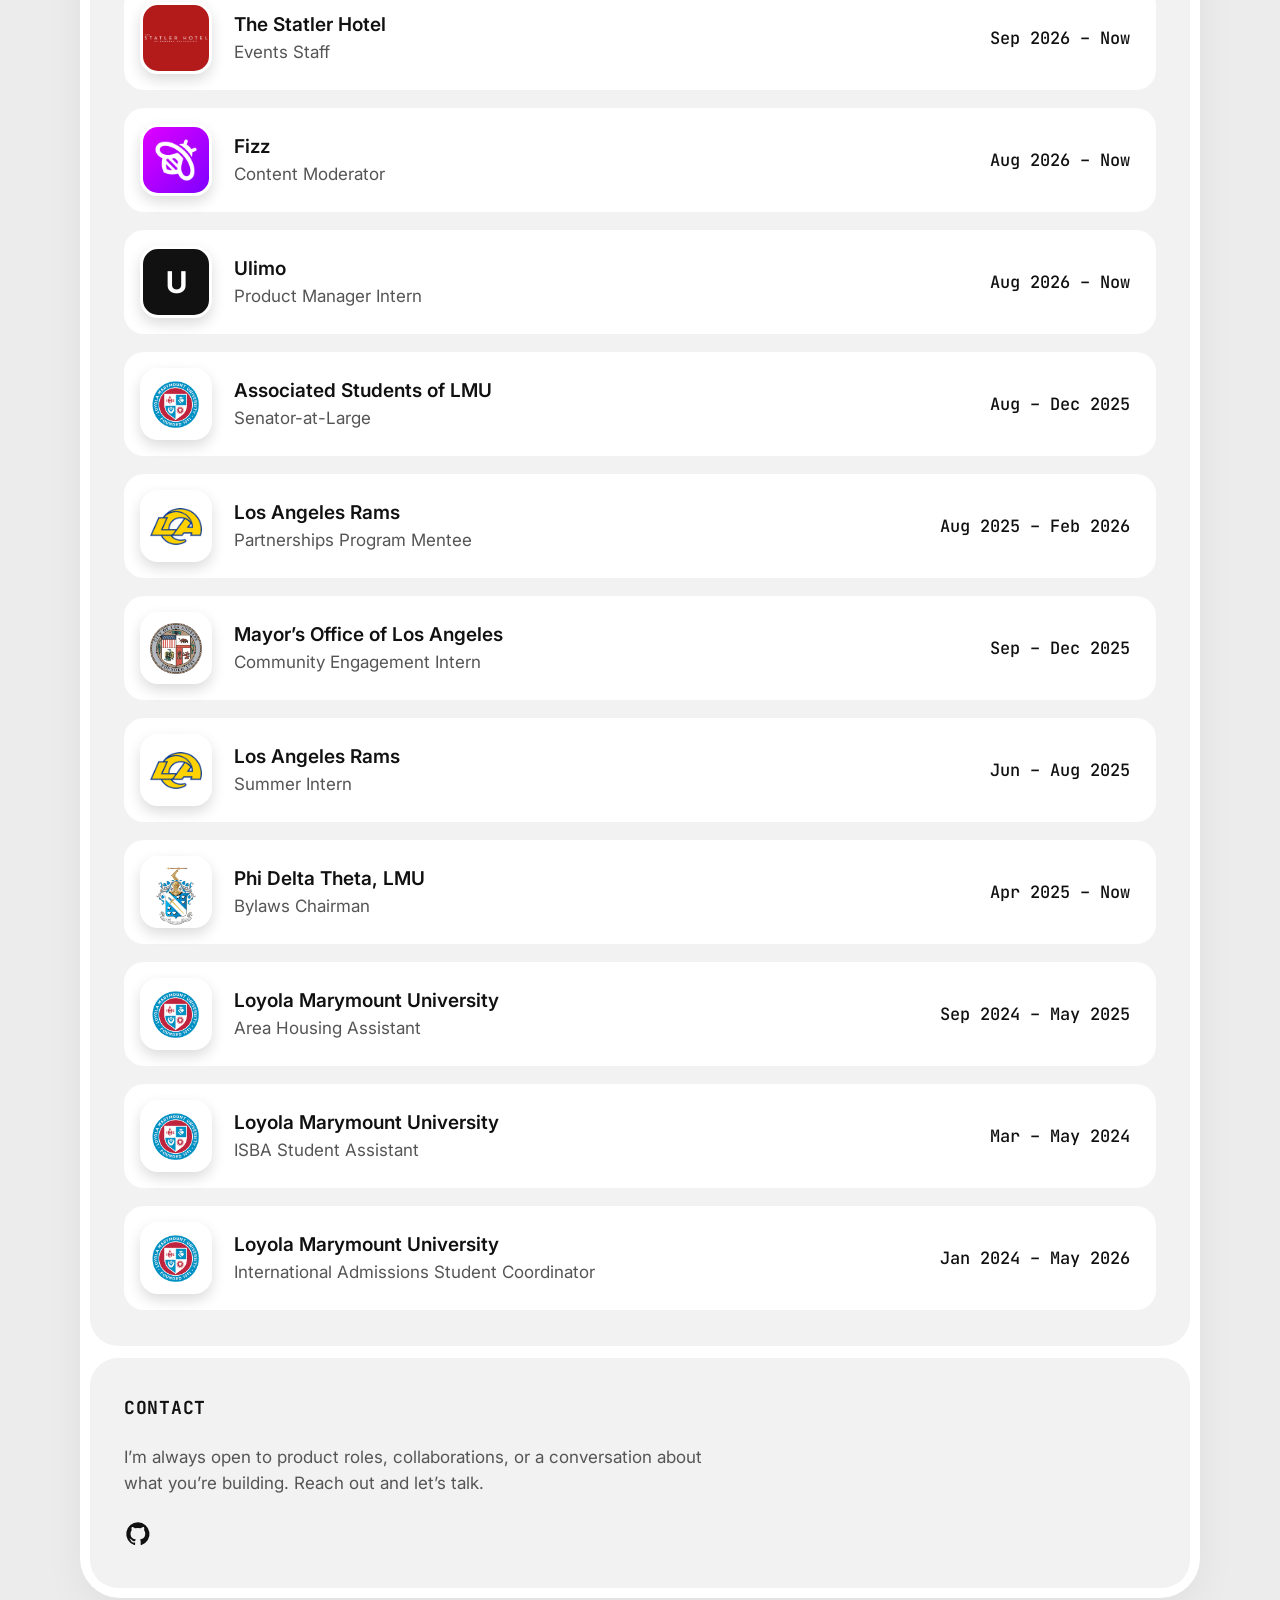
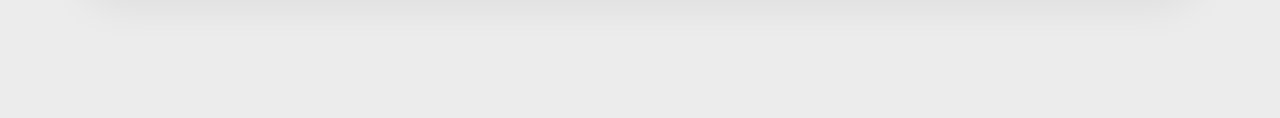
==== commit 1d409d23: "Remove 'Open to' card from homepage; dock Projects opens the projects page Co-Authored-By: Claude Op" ====
--- a/index.html
+++ b/index.html
@@ -59,14 +59,6 @@
           </li>
         </ul>
         <div class="mini-card">
-          <span class="mini-label">Open to</span>
-          <ul class="pills">
-            <li class="pill">Product Management</li>
-            <li class="pill">Product Analyst</li>
-            <li class="pill">Product Engineering</li>
-          </ul>
-        </div>
-        <div class="mini-card">
           <span class="mini-label">Experience</span>
           <div class="exp-rows">
             <span class="exp-when">Now</span>
@@ -204,7 +196,7 @@
   <nav class="dock" aria-label="Primary">
     <a href="#home" data-section="home">
       <svg viewBox="0 0 24 24" fill="none" stroke="currentColor" stroke-width="1.6" stroke-linejoin="round"><path d="M3.5 11L12 4l8.5 7M5.5 9.5V20h4.5v-6h4v6h4.5V9.5"/></svg>Home</a>
-    <a href="#projects" data-section="projects">
+    <a href="projects.html" data-section="projects">
       <svg viewBox="0 0 24 24" fill="none" stroke="currentColor" stroke-width="1.6" stroke-linejoin="round"><path d="M3 6.5A1.5 1.5 0 014.5 5h4.2l2 2h8.8A1.5 1.5 0 0121 8.5v10a1.5 1.5 0 01-1.5 1.5h-15A1.5 1.5 0 013 18.5zM3 10h18"/></svg>Projects</a>
     <a href="#about" data-section="about">
       <svg viewBox="0 0 24 24" fill="none" stroke="currentColor" stroke-width="1.6"><circle cx="12" cy="12" r="9"/><circle cx="12" cy="10" r="3.2" fill="currentColor"/><path d="M6.3 18.4c1.3-2.3 3.4-3.4 5.7-3.4s4.4 1.1 5.7 3.4" fill="currentColor"/></svg>About</a>
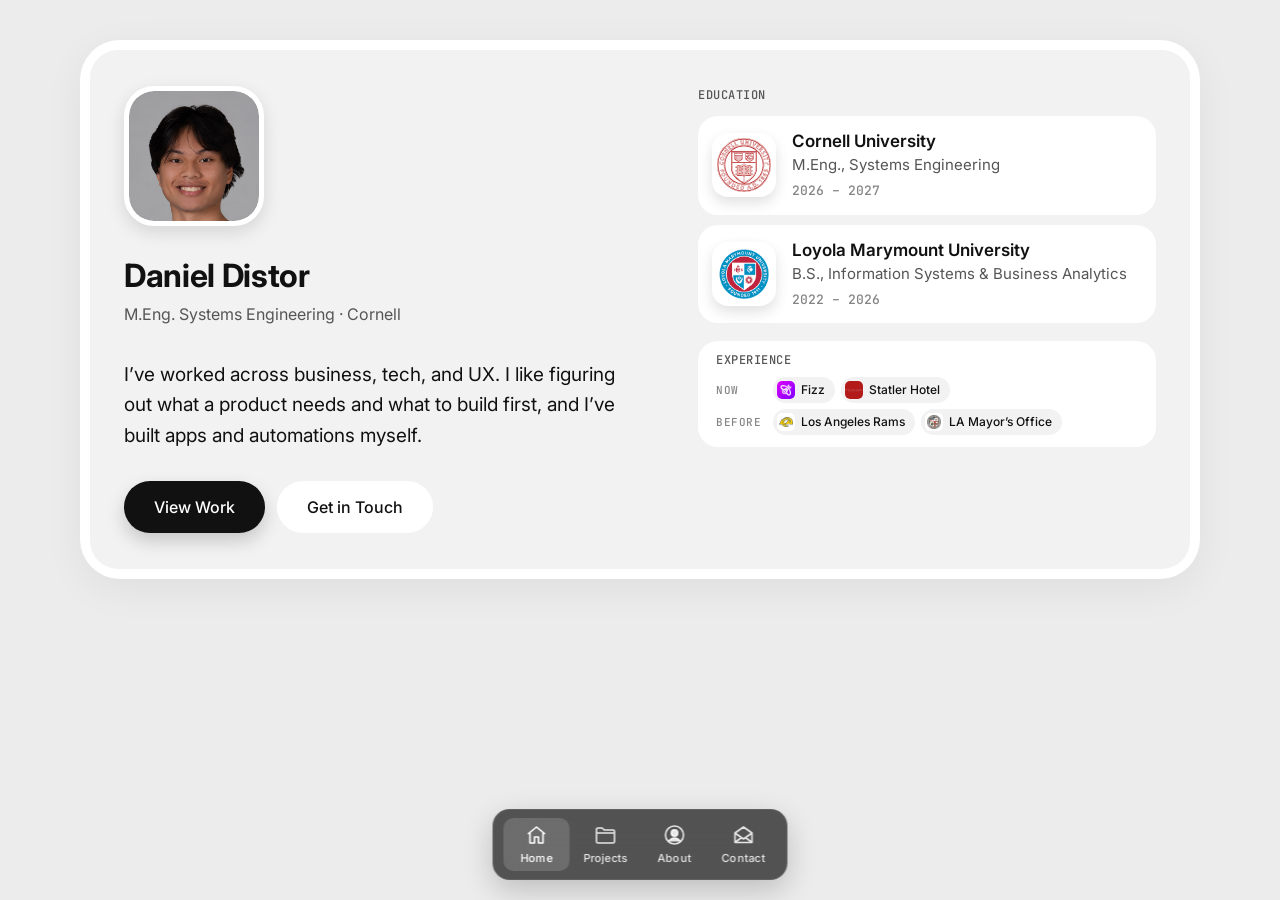
==== commit ac655dd1: "Split the site into separate pages: Home, Projects, About, Contact Home is now just the hero card. A" ====
--- a/index.html
+++ b/index.html
@@ -4,7 +4,7 @@
   <meta charset="utf-8">
   <meta name="viewport" content="width=device-width, initial-scale=1">
   <title>Daniel Distor</title>
-  <meta name="description" content="Daniel Distor — portfolio, experience, and contact.">
+  <meta name="description" content="Daniel Distor — M.Eng. Systems Engineering student at Cornell with experience across business, tech, and UX.">
   <meta property="og:type" content="website">
   <meta property="og:title" content="Daniel Distor">
   <meta property="og:description" content="M.Eng. Systems Engineering student at Cornell with experience across business, tech, and UX.">
@@ -20,7 +20,7 @@
   <link href="https://fonts.googleapis.com/css2?family=Inter:wght@400;500;600;700&family=JetBrains+Mono:wght@500;700&display=swap" rel="stylesheet">
   <link rel="icon" href="/favicon.svg" type="image/svg+xml">
   <link rel="apple-touch-icon" href="/apple-touch-icon.png">
-  <link rel="stylesheet" href="styles.css?v=38">
+  <link rel="stylesheet" href="styles.css?v=39">
 </head>
 <body>
   <main class="frame">
@@ -33,8 +33,8 @@
       <p class="role">M.Eng. Systems Engineering · Cornell</p>
       <p class="lede">I’ve worked across business, tech, and UX. I like figuring out what a product needs and what to build first, and I’ve built apps and automations myself.</p>
       <div class="actions">
-        <a class="btn btn-dark" href="#projects">View Work</a>
-        <a class="btn btn-light" href="#contact">Get in Touch</a>
+        <a class="btn btn-dark" href="projects.html">View Work</a>
+        <a class="btn btn-light" href="contact.html">Get in Touch</a>
       </div>
       </div>
 
@@ -76,134 +76,20 @@
       </aside>
     </section>
 
-    <!-- Selected work -->
-    <section class="card" id="projects">
-      <h2 class="label">Selected Work</h2>
-      <div class="work-grid">
-        <a class="work" href="projects.html#eduperks">
-          <div class="thumb thumb-edu"><img src="assets/eduperks.png" alt=""><span>EduPerks</span></div>
-          <h3>EduPerks</h3>
-          <p class="blurb">A mobile app that finds the discounts and benefits your school offers, using just your school email.</p>
-          <span class="tag">Mobile App · Flutter</span>
-        </a>
-        <a class="work" href="projects.html#cardvantage">
-          <div class="thumb thumb-card"><span>CardVantage</span></div>
-          <h3>CardVantage</h3>
-          <p class="blurb">A mobile app that helps Filipinos find the credit card that fits their spending and income, ranking 211 cards from 17 banks.</p>
-          <span class="tag">Mobile App · Flutter</span>
-        </a>
-        <a class="work" href="projects.html#floor-planner">
-          <div class="thumb thumb-hack"><span>AI Floor Planner</span></div>
-          <h3>Dell x Nvidia Hackathon</h3>
-          <p class="blurb">An AI tool that turns a floor plan into a safety-checked furniture layout with a shopping list of real products.</p>
-          <span class="tag">Hackathon · Cornell</span>
-        </a>
-      </div>
-      <div class="work-footer">
-        <a class="more" href="projects.html">View all projects <span aria-hidden="true">→</span></a>
-        <a class="maker" href="projects.html#physical">
-          <span class="maker-icon"><svg viewBox="0 0 24 24" fill="none" stroke="currentColor" stroke-width="1.6" stroke-linejoin="round" aria-hidden="true"><path d="M12 3l8 4.5v9L12 21l-8-4.5v-9z"/><path d="M4 7.5l8 4.5 8-4.5M12 12v9"/></svg></span>
-          <span class="maker-text"><strong>Off the screen</strong><span>I also design and 3D print physical prototypes.</span></span>
-          <span class="maker-arrow" aria-hidden="true">→</span>
-        </a>
-      </div>
-    </section>
-
-    <!-- About -->
-    <section class="card about" id="about">
-      <img class="portrait" src="assets/portrait-2.jpg" alt="Daniel Distor" width="230" height="230" loading="lazy">
-      <div>
-        <h2 class="label">About Me</h2>
-        <p class="body">I’m Daniel Distor, and I’m pursuing an M.Eng. in Systems Engineering at Cornell, where I also work events at the Statler Hotel. Before Cornell, I studied Information Systems &amp; Business Analytics at Loyola Marymount and worked with the Los Angeles Rams and the LA Mayor’s Office.</p>
-        <a class="more" href="about.html">More about me <span aria-hidden="true">→</span></a>
-      </div>
-    </section>
-
-    <!-- Experience -->
-    <section class="card" id="experience">
-      <h2 class="label">Experience</h2>
-      <ul class="jobs">
-        <li class="job">
-          <div class="logo"><img src="assets/statler.png" alt=""></div>
-          <div class="job-text"><strong>The Statler Hotel</strong><span>Events Staff</span></div>
-          <time>Sep 2026 – Now</time>
-        </li>
-        <li class="job">
-          <div class="logo"><img src="assets/fizz.png" alt=""></div>
-          <div class="job-text"><strong>Fizz</strong><span>Content Moderator</span></div>
-          <time>Aug 2026 – Now</time>
-        </li>
-        <li class="job">
-          <div class="logo logo-mono">U</div>
-          <div class="job-text"><strong>Ulimo</strong><span>Product Manager Intern</span></div>
-          <time>Aug 2026 – Now</time>
-        </li>
-        <li class="job">
-          <div class="logo logo-img"><img src="assets/lmu-seal.png" alt=""></div>
-          <div class="job-text"><strong>Associated Students of LMU</strong><span>Senator-at-Large</span></div>
-          <time>Aug – Dec 2025</time>
-        </li>
-        <li class="job">
-          <div class="logo logo-img"><img src="assets/rams.png" alt=""></div>
-          <div class="job-text"><strong>Los Angeles Rams</strong><span>Partnerships Program Mentee</span></div>
-          <time>Aug 2025 – Feb 2026</time>
-        </li>
-        <li class="job">
-          <div class="logo logo-img"><img src="assets/la-city-seal.png" alt=""></div>
-          <div class="job-text"><strong>Mayor’s Office of Los Angeles</strong><span>Community Engagement Intern</span></div>
-          <time>Sep – Dec 2025</time>
-        </li>
-        <li class="job">
-          <div class="logo logo-img"><img src="assets/rams.png" alt=""></div>
-          <div class="job-text"><strong>Los Angeles Rams</strong><span>Summer Intern</span></div>
-          <time>Jun – Aug 2025</time>
-        </li>
-        <li class="job">
-          <div class="logo logo-img"><img src="assets/phidelt.png" alt=""></div>
-          <div class="job-text"><strong>Phi Delta Theta, LMU</strong><span>Bylaws Chairman</span></div>
-          <time>Apr 2025 – Now</time>
-        </li>
-        <li class="job">
-          <div class="logo logo-img"><img src="assets/lmu-seal.png" alt=""></div>
-          <div class="job-text"><strong>Loyola Marymount University</strong><span>Area Housing Assistant</span></div>
-          <time>Sep 2024 – May 2025</time>
-        </li>
-        <li class="job">
-          <div class="logo logo-img"><img src="assets/lmu-seal.png" alt=""></div>
-          <div class="job-text"><strong>Loyola Marymount University</strong><span>ISBA Student Assistant</span></div>
-          <time>Mar – May 2024</time>
-        </li>
-        <li class="job">
-          <div class="logo logo-img"><img src="assets/lmu-seal.png" alt=""></div>
-          <div class="job-text"><strong>Loyola Marymount University</strong><span>International Admissions Student Coordinator</span></div>
-          <time>Jan 2024 – May 2026</time>
-        </li>
-      </ul>
-    </section>
-
-    <!-- Contact -->
-    <section class="card" id="contact">
-      <h2 class="label">Contact</h2>
-      <p class="muted">I’m always open to product roles, collaborations, or a conversation about what you’re building. Reach out and let’s talk.</p>
-      <div class="socials">
-        <a href="https://github.com/DanielDistor" target="_blank" rel="noopener" aria-label="GitHub"><svg viewBox="0 0 24 24" aria-hidden="true"><path fill="currentColor" d="M12 2a10 10 0 00-3.2 19.5c.5.1.7-.2.7-.5v-1.7c-2.8.6-3.4-1.2-3.4-1.2-.4-1.2-1.1-1.5-1.1-1.5-.9-.6.1-.6.1-.6 1 .1 1.5 1 1.5 1 .9 1.6 2.4 1.1 3 .9.1-.7.3-1.1.6-1.4-2.2-.3-4.6-1.1-4.6-5 0-1.1.4-2 1-2.7-.1-.3-.4-1.3.1-2.7 0 0 .8-.3 2.7 1a9.4 9.4 0 015 0c1.9-1.3 2.7-1 2.7-1 .5 1.4.2 2.4.1 2.7.6.7 1 1.6 1 2.7 0 3.9-2.3 4.7-4.6 5 .4.3.7.9.7 1.9V21c0 .3.2.6.7.5A10 10 0 0012 2z"/></svg></a>
-      </div>
-    </section>
-
   </main>
 
   <!-- Floating dock -->
   <nav class="dock" aria-label="Primary">
-    <a href="#home" data-section="home">
+    <a href="index.html" class="active" aria-current="page">
       <svg viewBox="0 0 24 24" fill="none" stroke="currentColor" stroke-width="1.6" stroke-linejoin="round"><path d="M3.5 11L12 4l8.5 7M5.5 9.5V20h4.5v-6h4v6h4.5V9.5"/></svg>Home</a>
-    <a href="projects.html" data-section="projects">
+    <a href="projects.html">
       <svg viewBox="0 0 24 24" fill="none" stroke="currentColor" stroke-width="1.6" stroke-linejoin="round"><path d="M3 6.5A1.5 1.5 0 014.5 5h4.2l2 2h8.8A1.5 1.5 0 0121 8.5v10a1.5 1.5 0 01-1.5 1.5h-15A1.5 1.5 0 013 18.5zM3 10h18"/></svg>Projects</a>
-    <a href="#about" data-section="about">
+    <a href="about.html">
       <svg viewBox="0 0 24 24" fill="none" stroke="currentColor" stroke-width="1.6"><circle cx="12" cy="12" r="9"/><circle cx="12" cy="10" r="3.2" fill="currentColor"/><path d="M6.3 18.4c1.3-2.3 3.4-3.4 5.7-3.4s4.4 1.1 5.7 3.4" fill="currentColor"/></svg>About</a>
-    <a href="#contact" data-section="contact">
+    <a href="contact.html">
       <svg viewBox="0 0 24 24" fill="none" stroke="currentColor" stroke-width="1.6" stroke-linejoin="round"><path d="M3.5 10L12 4l8.5 6v9.5h-17zM3.5 10l8.5 6 8.5-6M3.5 19.5l6.5-5M20.5 19.5l-6.5-5"/></svg>Contact</a>
   </nav>
 
-  <script src="script.js?v=27"></script>
+  <script src="script.js?v=28"></script>
 </body>
 </html>
--- a/styles.css
+++ b/styles.css
@@ -658,6 +658,15 @@
 .dock svg { width: 24px; height: 24px; }
 .dock a:hover { background: rgba(255, 255, 255, 0.08); color: #fff; }
 .dock a.active { color: #fff; background: rgba(255, 255, 255, 0.15); }
+
+/* ---------- Page transitions ---------- */
+/* Cross-page fade + slight rise (Chrome, Edge, Safari 18.2+; other browsers just switch pages). */
+@view-transition { navigation: auto; }
+.dock { view-transition-name: dock; } /* the dock stays put while the page changes */
+::view-transition-old(root) { animation: 160ms ease-out both page-out; }
+::view-transition-new(root) { animation: 280ms cubic-bezier(0.2, 0.7, 0.2, 1) both page-in; }
+@keyframes page-out { to { opacity: 0; } }
+@keyframes page-in { from { opacity: 0; transform: translateY(12px); } }
 
 /* ---------- Responsive ---------- */
 
@@ -698,6 +707,7 @@
 }
 
 @media (prefers-reduced-motion: reduce) {
+  ::view-transition-group(*), ::view-transition-old(*), ::view-transition-new(*) { animation: none !important; }
   html { scroll-behavior: auto; }
   * { transition: none !important; }
 }
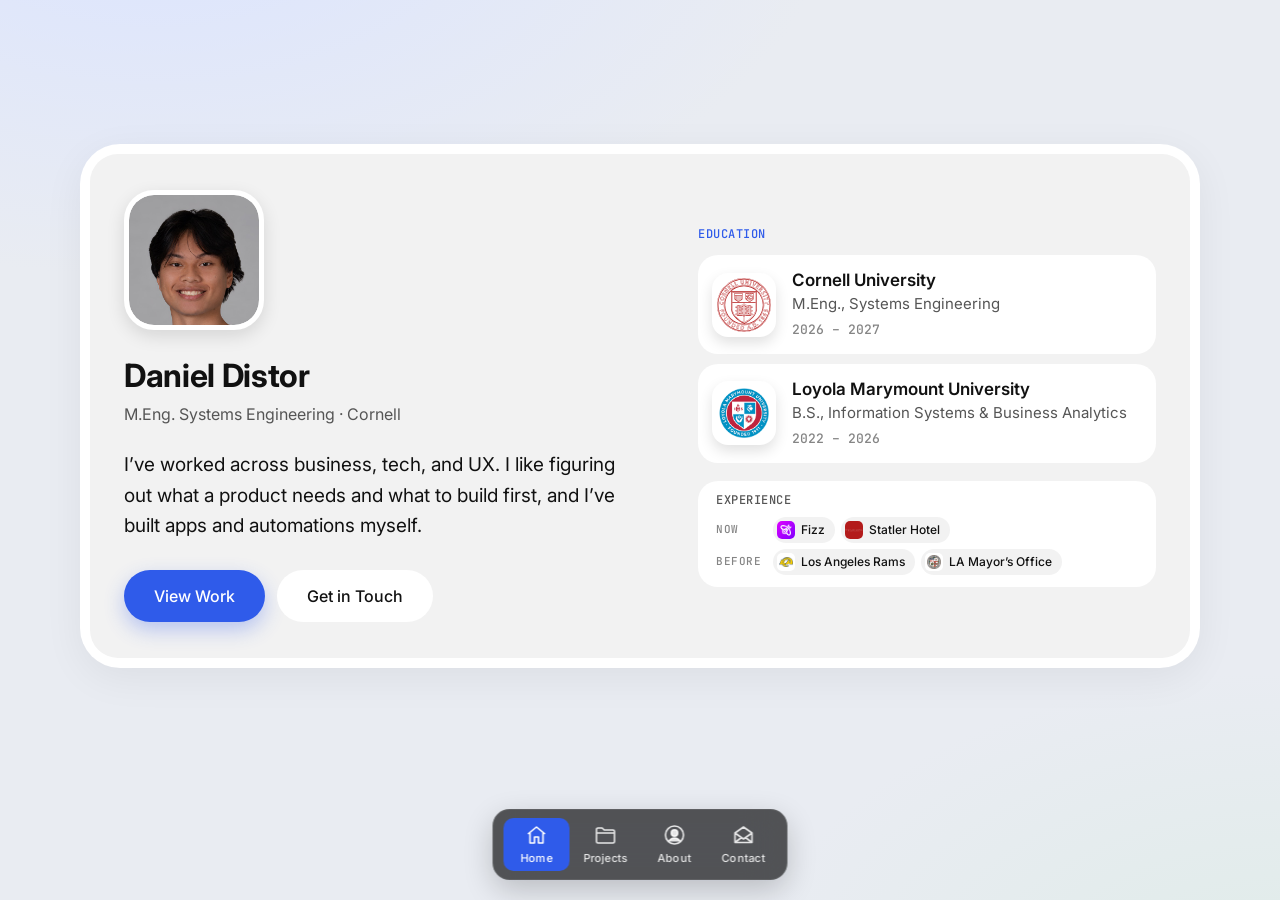
==== commit 1a1b83d4: "Design pass: blue accent, soft tinted background, centered home card Section labels, primary buttons" ====
--- a/index.html
+++ b/index.html
@@ -14,15 +14,15 @@
   <meta property="og:site_name" content="Daniel Distor">
   <link rel="canonical" href="https://danieldistor.com/">
   <meta name="twitter:card" content="summary">
-  <meta name="theme-color" content="#ececec">
+  <meta name="theme-color" content="#e9ecf2">
   <link rel="preconnect" href="https://fonts.googleapis.com">
   <link rel="preconnect" href="https://fonts.gstatic.com" crossorigin>
   <link href="https://fonts.googleapis.com/css2?family=Inter:wght@400;500;600;700&family=JetBrains+Mono:wght@500;700&display=swap" rel="stylesheet">
   <link rel="icon" href="/favicon.svg" type="image/svg+xml">
   <link rel="apple-touch-icon" href="/apple-touch-icon.png">
-  <link rel="stylesheet" href="styles.css?v=39">
+  <link rel="stylesheet" href="styles.css?v=40">
 </head>
-<body>
+<body class="home">
   <main class="frame">
 
     <!-- Hero -->
--- a/styles.css
+++ b/styles.css
@@ -1,5 +1,7 @@
 :root {
-  --page: #ececec;
+  --page: #e9ecf2;
+  --accent: #2f5bea;
+  --accent-deep: #2348c9;
   --frame: #ffffff;
   --card: #f2f2f2;
   --surface: #fafafa;
@@ -24,7 +26,12 @@
 
 body {
   margin: 0;
-  background: var(--page);
+  /* Soft cool tint instead of flat gray: a faint blue glow top-left, sage bottom-right */
+  background:
+    radial-gradient(1100px 620px at 12% -12%, #dbe4ff 0%, transparent 62%),
+    radial-gradient(900px 560px at 100% 112%, #dfece8 0%, transparent 60%),
+    var(--page);
+  background-attachment: fixed;
   color: var(--ink);
   font-family: var(--sans);
   font-size: 17px;
@@ -62,17 +69,32 @@
   font-size: 18px;
   letter-spacing: 0.04em;
   text-transform: uppercase;
+  color: var(--accent);
 }
 
 .muted { color: var(--ink-2); max-width: 36em; margin: 0; }
 
 /* ---------- Hero ---------- */
+
+/* Home is just the hero card: center it on the screen (desktop/tablet) */
+@media (min-width: 641px) {
+  body.home {
+    min-height: 100vh;
+    min-height: 100svh;
+    display: flex;
+    flex-direction: column;
+    justify-content: center;
+    padding: 32px 16px var(--dock-clearance);
+  }
+  body.home .frame { width: 100%; margin: 0 auto; }
+}
+
 
 .hero {
   display: grid;
   grid-template-columns: minmax(0, 1.15fr) minmax(0, 1fr);
   gap: 36px 48px;
-  align-items: stretch;
+  align-items: center;
 }
 
 .hero-main .lede { max-width: 26em; }
@@ -80,14 +102,14 @@
 /* Education panel: top-aligned with the headshot. Gaps are tuned so the
    column's bottom lands near the bottom of the buttons; the two schools sit
    closer together than the Open To / Experience cards. */
-.edu { align-self: start; }
+.edu { align-self: center; }
 
 /* Same small gray mono style as the OPEN TO / PREVIOUSLY AT labels */
 .edu .label {
   margin-bottom: 12px;
   font-weight: 500;
   font-size: 12px;
-  color: var(--ink-2);
+  color: var(--accent);
 }
 
 .edu-list { list-style: none; margin: 0; padding: 0; display: grid; gap: 10px; }
@@ -213,7 +235,7 @@
   display: flex;
   align-items: center;
   gap: 8px;
-  margin: 26px 0 2px;
+  margin: 22px 0 2px;
   font-size: 32px;
   font-weight: 700;
   letter-spacing: -0.01em;
@@ -222,7 +244,7 @@
 
 .role { margin: 0; color: var(--ink-2); font-size: 16px; }
 
-.lede { max-width: 30em; margin: 34px 0 30px; font-size: 19px; line-height: 1.6; }
+.lede { max-width: 30em; margin: 24px 0 28px; font-size: 19px; line-height: 1.6; }
 
 .actions { display: flex; flex-wrap: wrap; gap: 12px; }
 
@@ -237,7 +259,8 @@
   transition: transform 0.15s ease, box-shadow 0.15s ease;
 }
 .btn:hover { transform: translateY(-1px); }
-.btn-dark { background: #111; color: #fff; box-shadow: 0 8px 18px rgba(0, 0, 0, 0.18); }
+.btn-dark { background: var(--accent); color: #fff; box-shadow: 0 8px 20px rgba(47, 91, 234, 0.3); }
+.btn-dark:hover { background: var(--accent-deep); }
 .btn-light { background: #fff; color: var(--ink); }
 
 /* ---------- Selected work ---------- */
@@ -372,6 +395,7 @@
   font-size: 18px;
 }
 .more span { transition: transform 0.15s ease; }
+.more:hover { color: var(--accent); }
 .more:hover span { transform: translateX(3px); }
 
 /* ---------- About ---------- */
@@ -426,7 +450,7 @@
 }
 .back:hover { color: var(--ink); }
 
-.about-hero .label { margin-bottom: 10px; font-weight: 500; font-size: 12px; color: var(--ink-2); }
+.about-hero .label { margin-bottom: 10px; font-weight: 500; font-size: 12px; color: var(--accent); }
 
 .about-title { margin: 0 0 2px; font-size: 36px; font-weight: 700; letter-spacing: -0.01em; line-height: 1.2; }
 
@@ -484,7 +508,7 @@
 /* ---------- Projects page ---------- */
 
 .proj-intro { margin: 10px 0 0; max-width: 36em; font-size: 18px; color: var(--ink-2); }
-.projects-head .label { margin-bottom: 10px; font-weight: 500; font-size: 12px; color: var(--ink-2); }
+.projects-head .label { margin-bottom: 10px; font-weight: 500; font-size: 12px; color: var(--accent); }
 
 /* Digital projects: 3-column card grid, same card shape as the physical gallery */
 .proj-list { display: grid; grid-template-columns: repeat(3, minmax(0, 1fr)); gap: 18px; }
@@ -516,7 +540,7 @@
   height: 32px;
   padding: 0 13px;
   border-radius: 999px;
-  background: #111;
+  background: var(--accent);
   color: #fff;
   font-size: 13px;
   font-weight: 500;
@@ -549,7 +573,7 @@
   transition: background 0.15s ease, color 0.15s ease;
 }
 .tab:hover { color: var(--ink); }
-.tab[aria-selected="true"] { background: #111; color: #fff; }
+.tab[aria-selected="true"] { background: var(--accent); color: #fff; }
 
 /* Physical: 3D print gallery */
 .panel-intro { margin: 0 0 20px; max-width: 40em; font-size: 16px; line-height: 1.6; color: var(--ink-2); }
@@ -657,7 +681,7 @@
 }
 .dock svg { width: 24px; height: 24px; }
 .dock a:hover { background: rgba(255, 255, 255, 0.08); color: #fff; }
-.dock a.active { color: #fff; background: rgba(255, 255, 255, 0.15); }
+.dock a.active { color: #fff; background: var(--accent); }
 
 /* ---------- Page transitions ---------- */
 /* Cross-page fade + slight rise (Chrome, Edge, Safari 18.2+; other browsers just switch pages). */
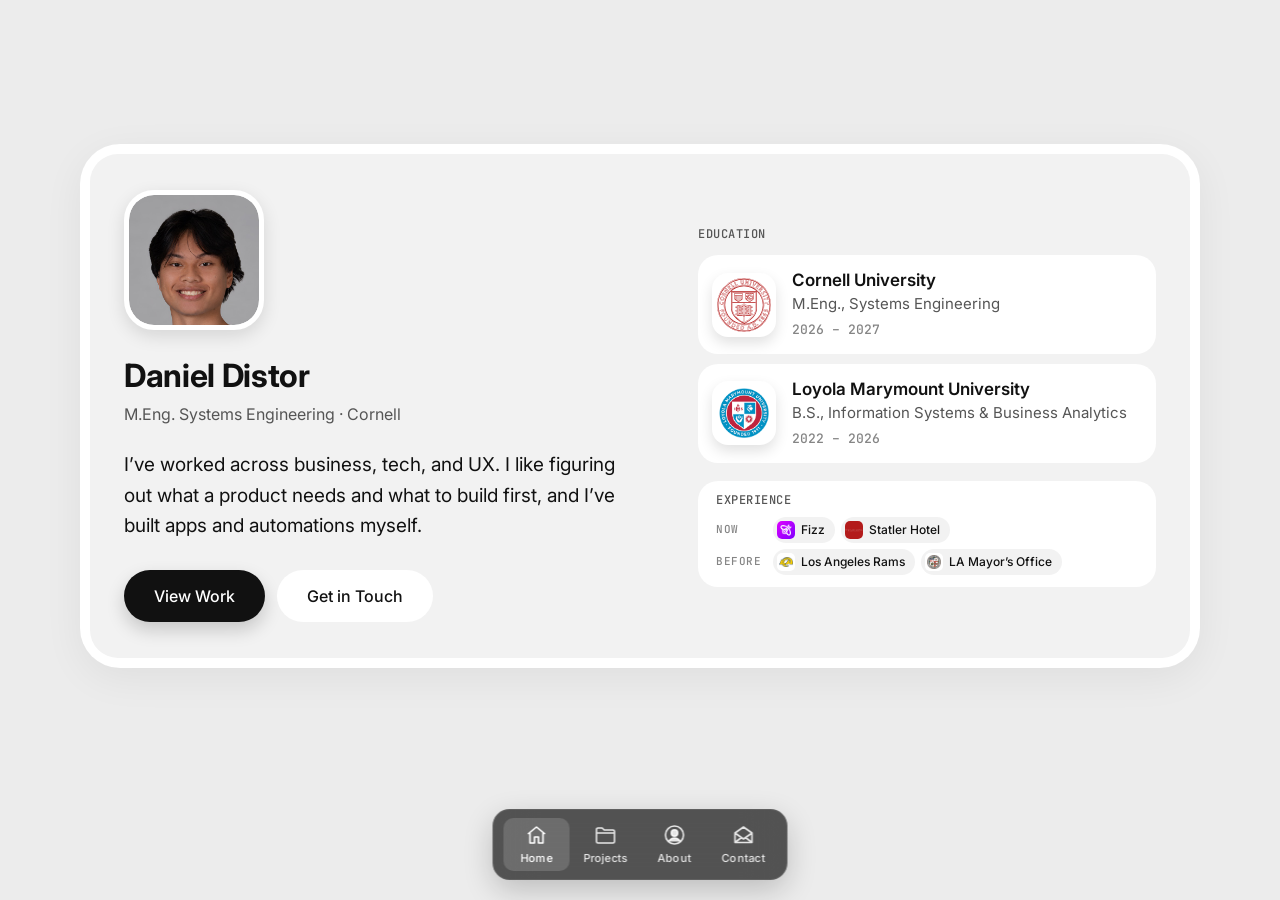
==== commit 112a735e: "Back to neutral colors; drop stacked back-link and labels from page headers Projects header puts the" ====
--- a/index.html
+++ b/index.html
@@ -14,13 +14,13 @@
   <meta property="og:site_name" content="Daniel Distor">
   <link rel="canonical" href="https://danieldistor.com/">
   <meta name="twitter:card" content="summary">
-  <meta name="theme-color" content="#e9ecf2">
+  <meta name="theme-color" content="#ececec">
   <link rel="preconnect" href="https://fonts.googleapis.com">
   <link rel="preconnect" href="https://fonts.gstatic.com" crossorigin>
   <link href="https://fonts.googleapis.com/css2?family=Inter:wght@400;500;600;700&family=JetBrains+Mono:wght@500;700&display=swap" rel="stylesheet">
   <link rel="icon" href="/favicon.svg" type="image/svg+xml">
   <link rel="apple-touch-icon" href="/apple-touch-icon.png">
-  <link rel="stylesheet" href="styles.css?v=40">
+  <link rel="stylesheet" href="styles.css?v=41">
 </head>
 <body class="home">
   <main class="frame">
--- a/styles.css
+++ b/styles.css
@@ -1,7 +1,5 @@
 :root {
-  --page: #e9ecf2;
-  --accent: #2f5bea;
-  --accent-deep: #2348c9;
+  --page: #ececec;
   --frame: #ffffff;
   --card: #f2f2f2;
   --surface: #fafafa;
@@ -26,12 +24,7 @@
 
 body {
   margin: 0;
-  /* Soft cool tint instead of flat gray: a faint blue glow top-left, sage bottom-right */
-  background:
-    radial-gradient(1100px 620px at 12% -12%, #dbe4ff 0%, transparent 62%),
-    radial-gradient(900px 560px at 100% 112%, #dfece8 0%, transparent 60%),
-    var(--page);
-  background-attachment: fixed;
+  background: var(--page);
   color: var(--ink);
   font-family: var(--sans);
   font-size: 17px;
@@ -69,7 +62,6 @@
   font-size: 18px;
   letter-spacing: 0.04em;
   text-transform: uppercase;
-  color: var(--accent);
 }
 
 .muted { color: var(--ink-2); max-width: 36em; margin: 0; }
@@ -109,7 +101,7 @@
   margin-bottom: 12px;
   font-weight: 500;
   font-size: 12px;
-  color: var(--accent);
+  color: var(--ink-2);
 }
 
 .edu-list { list-style: none; margin: 0; padding: 0; display: grid; gap: 10px; }
@@ -259,8 +251,7 @@
   transition: transform 0.15s ease, box-shadow 0.15s ease;
 }
 .btn:hover { transform: translateY(-1px); }
-.btn-dark { background: var(--accent); color: #fff; box-shadow: 0 8px 20px rgba(47, 91, 234, 0.3); }
-.btn-dark:hover { background: var(--accent-deep); }
+.btn-dark { background: #111; color: #fff; box-shadow: 0 8px 18px rgba(0, 0, 0, 0.18); }
 .btn-light { background: #fff; color: var(--ink); }
 
 /* ---------- Selected work ---------- */
@@ -395,7 +386,6 @@
   font-size: 18px;
 }
 .more span { transition: transform 0.15s ease; }
-.more:hover { color: var(--accent); }
 .more:hover span { transform: translateX(3px); }
 
 /* ---------- About ---------- */
@@ -450,7 +440,7 @@
 }
 .back:hover { color: var(--ink); }
 
-.about-hero .label { margin-bottom: 10px; font-weight: 500; font-size: 12px; color: var(--accent); }
+.about-hero .label { margin-bottom: 10px; font-weight: 500; font-size: 12px; color: var(--ink-2); }
 
 .about-title { margin: 0 0 2px; font-size: 36px; font-weight: 700; letter-spacing: -0.01em; line-height: 1.2; }
 
@@ -508,7 +498,15 @@
 /* ---------- Projects page ---------- */
 
 .proj-intro { margin: 10px 0 0; max-width: 36em; font-size: 18px; color: var(--ink-2); }
-.projects-head .label { margin-bottom: 10px; font-weight: 500; font-size: 12px; color: var(--accent); }
+.projects-head {
+  display: flex;
+  flex-wrap: wrap;
+  align-items: flex-end;
+  justify-content: space-between;
+  gap: 20px 32px;
+}
+.projects-head .proj-intro { margin-top: 8px; }
+.projects-head .label { margin-bottom: 10px; font-weight: 500; font-size: 12px; color: var(--ink-2); }
 
 /* Digital projects: 3-column card grid, same card shape as the physical gallery */
 .proj-list { display: grid; grid-template-columns: repeat(3, minmax(0, 1fr)); gap: 18px; }
@@ -540,7 +538,7 @@
   height: 32px;
   padding: 0 13px;
   border-radius: 999px;
-  background: var(--accent);
+  background: #111;
   color: #fff;
   font-size: 13px;
   font-weight: 500;
@@ -554,7 +552,6 @@
 .tabs {
   display: inline-flex;
   gap: 4px;
-  margin-top: 24px;
   padding: 4px;
   background: #fff;
   border-radius: 999px;
@@ -573,7 +570,7 @@
   transition: background 0.15s ease, color 0.15s ease;
 }
 .tab:hover { color: var(--ink); }
-.tab[aria-selected="true"] { background: var(--accent); color: #fff; }
+.tab[aria-selected="true"] { background: #111; color: #fff; }
 
 /* Physical: 3D print gallery */
 .panel-intro { margin: 0 0 20px; max-width: 40em; font-size: 16px; line-height: 1.6; color: var(--ink-2); }
@@ -681,7 +678,7 @@
 }
 .dock svg { width: 24px; height: 24px; }
 .dock a:hover { background: rgba(255, 255, 255, 0.08); color: #fff; }
-.dock a.active { color: #fff; background: var(--accent); }
+.dock a.active { color: #fff; background: rgba(255, 255, 255, 0.15); }
 
 /* ---------- Page transitions ---------- */
 /* Cross-page fade + slight rise (Chrome, Edge, Safari 18.2+; other browsers just switch pages). */
